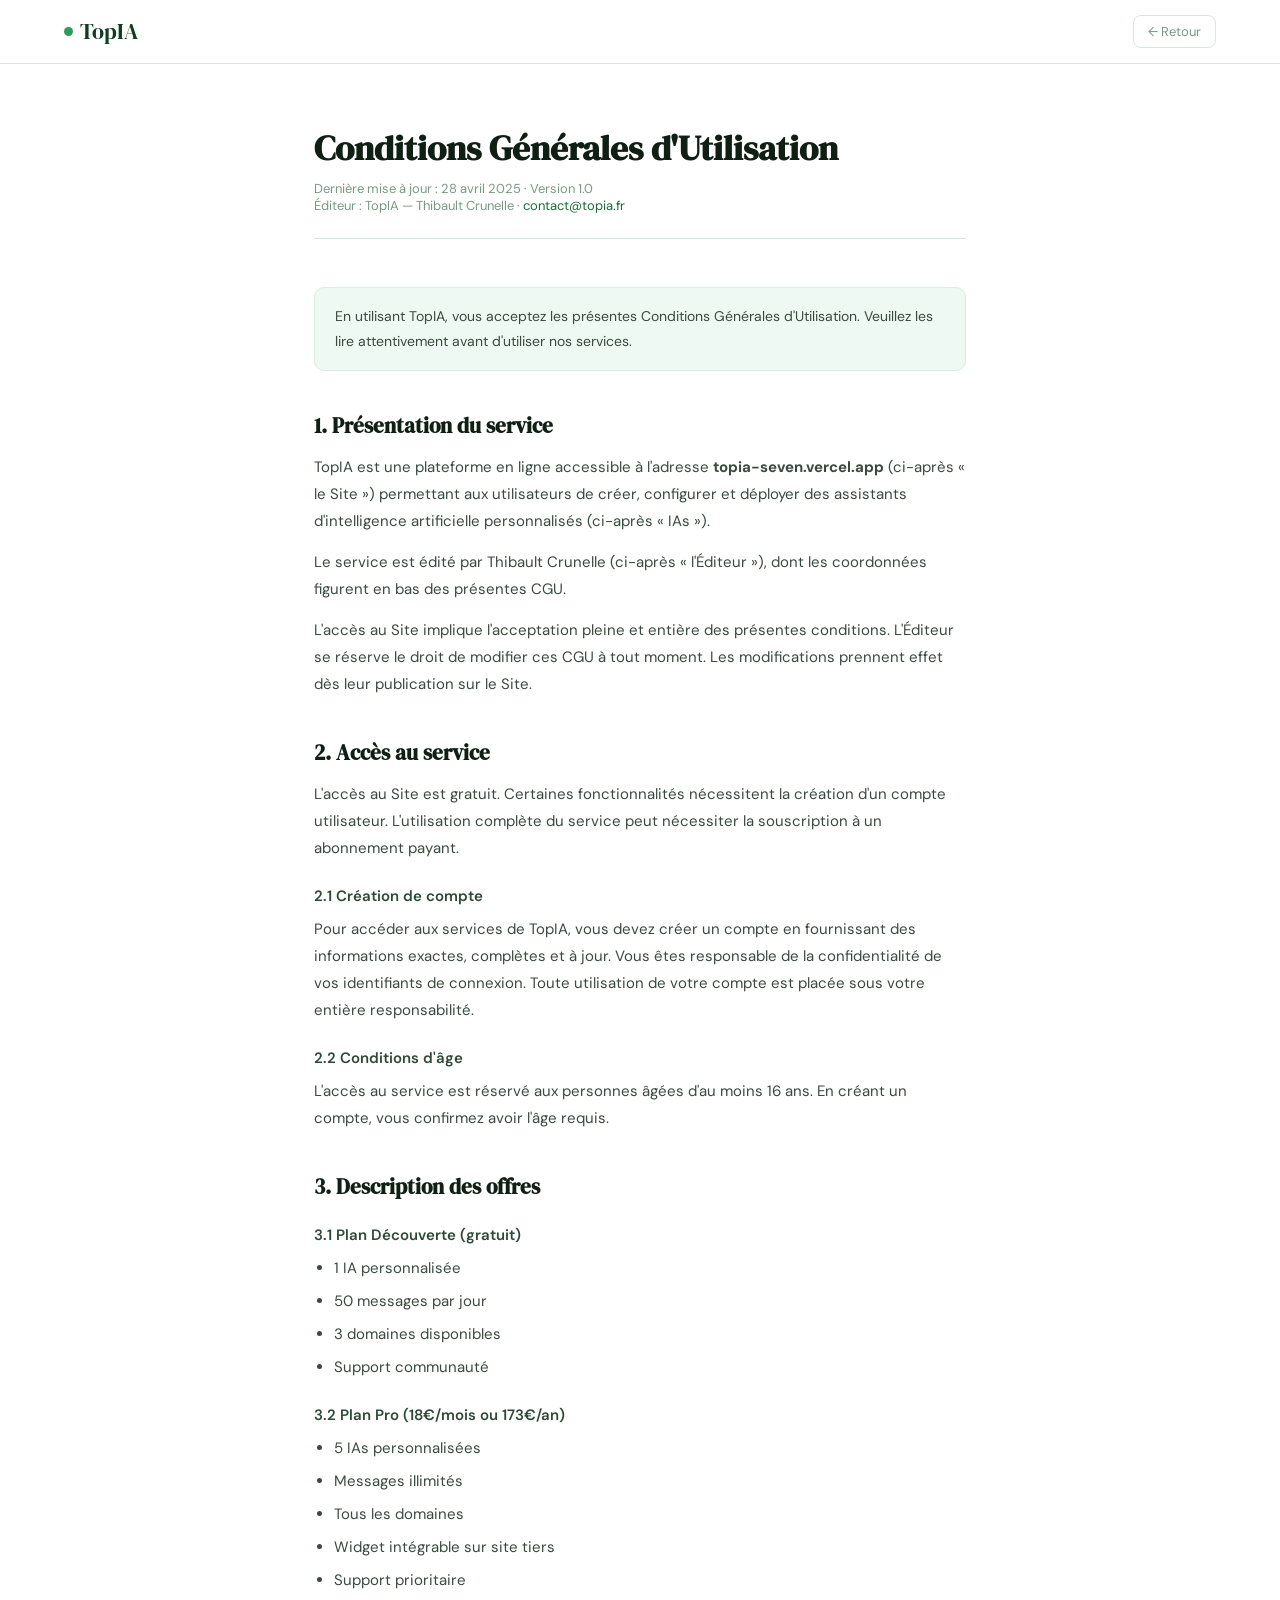
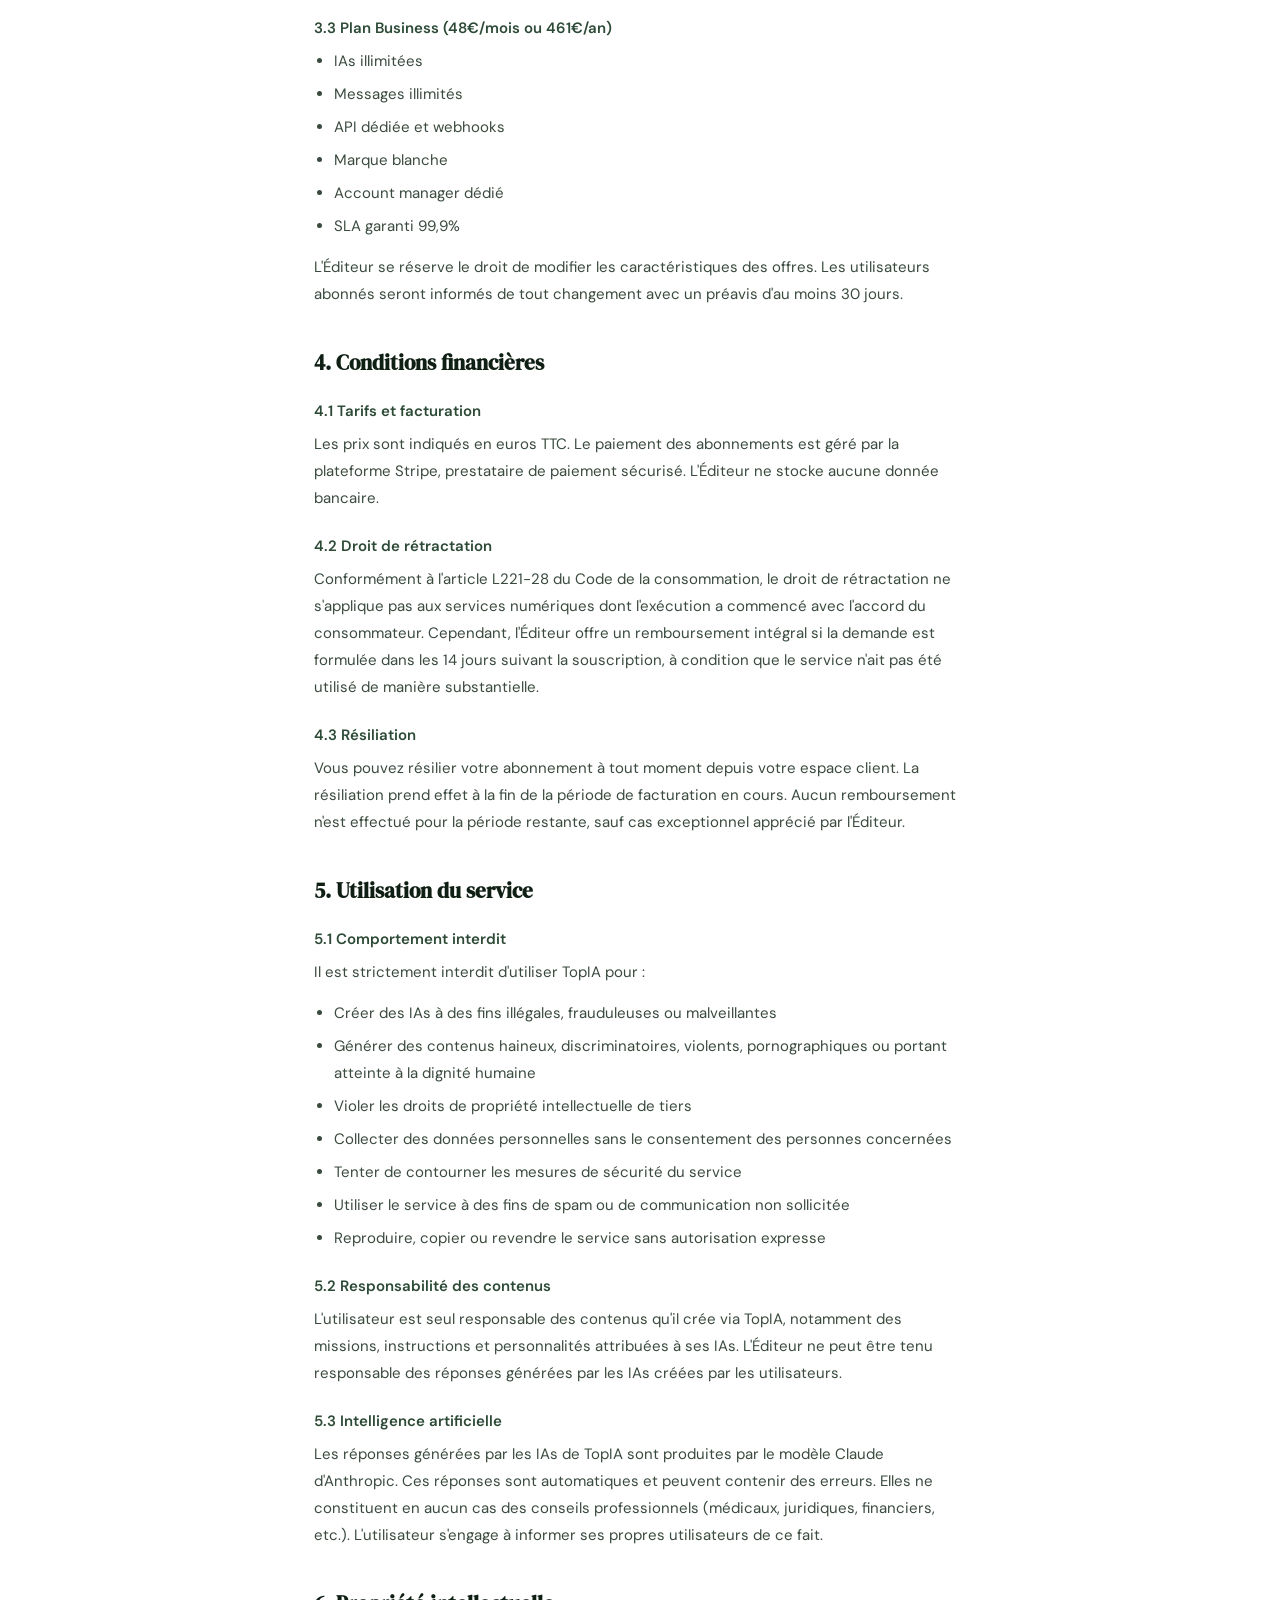
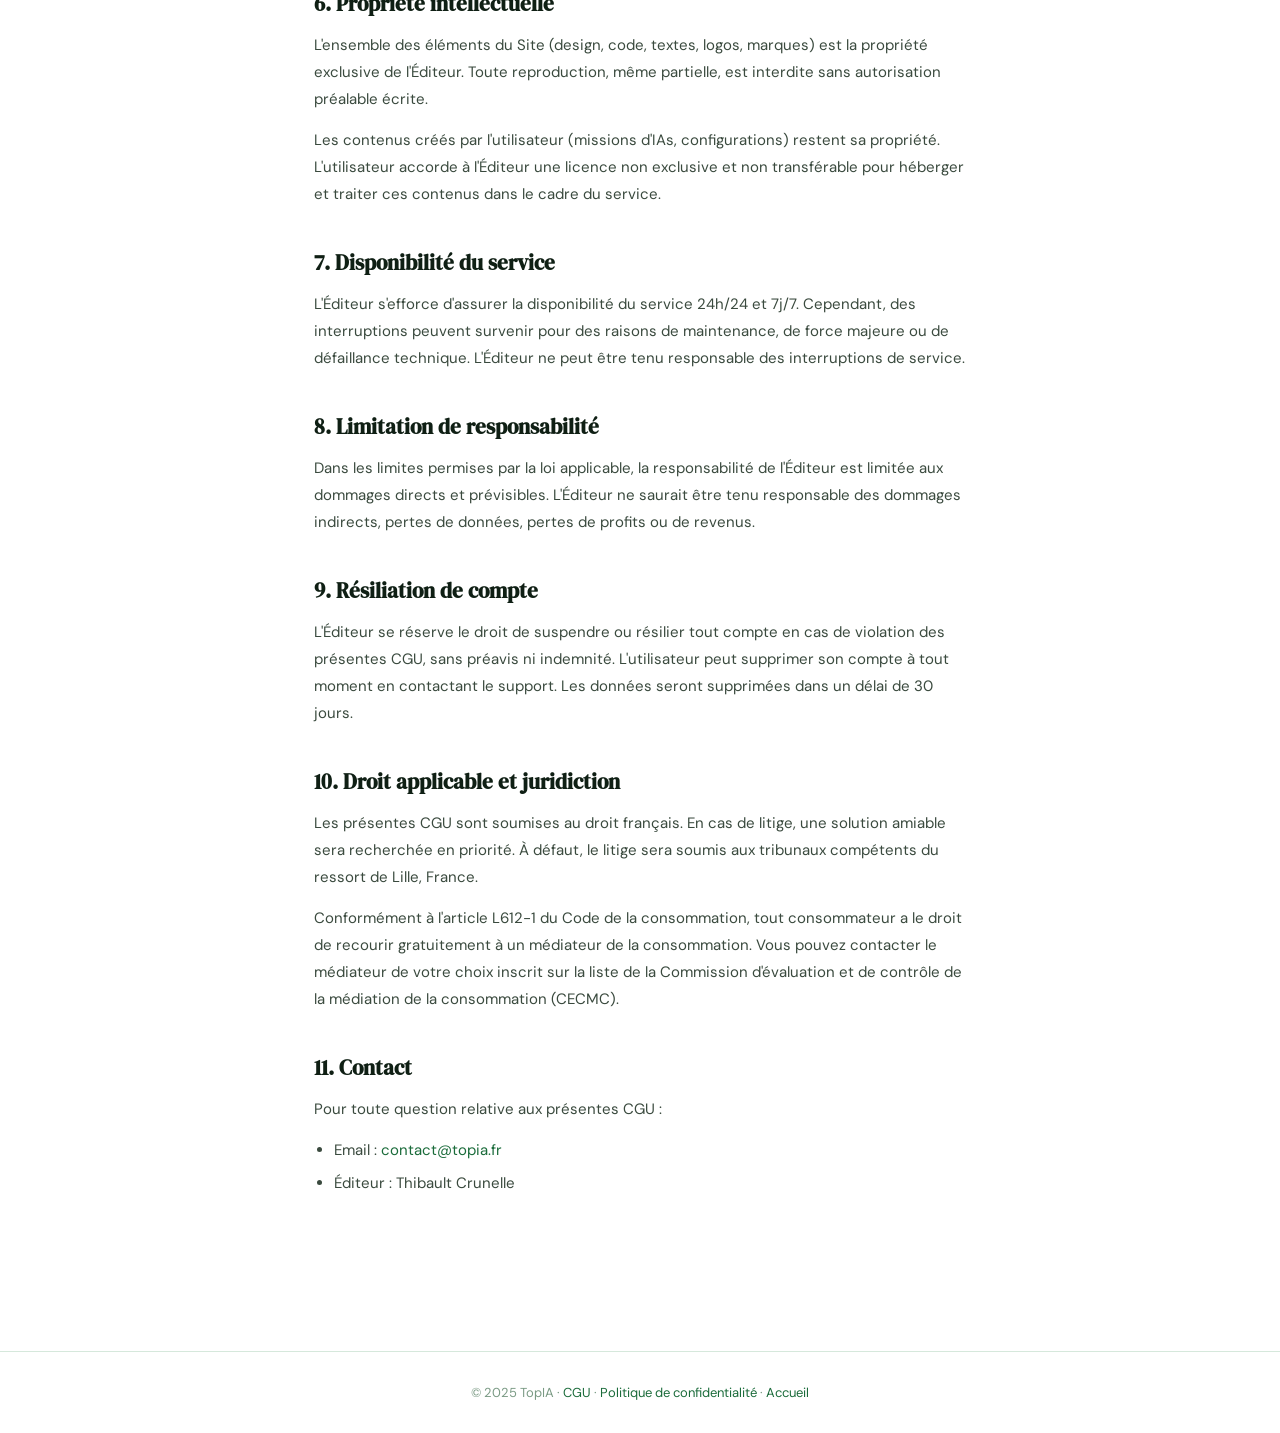
==== cgu.html @ 43f9bd0d "Add files via upload" ====
<!DOCTYPE html>
<html lang="fr">
<head>
<meta charset="UTF-8">
<meta name="viewport" content="width=device-width, initial-scale=1.0">
<title>Conditions Générales d'Utilisation — TopIA</title>
<link rel="preconnect" href="https://fonts.googleapis.com">
<link href="https://fonts.googleapis.com/css2?family=DM+Serif+Display:ital@0;1&family=DM+Sans:wght@300;400;500;600&display=swap" rel="stylesheet">
<style>
*,*::before,*::after{box-sizing:border-box;margin:0;padding:0}
:root{--g1:#0E3D1F;--g2:#1A6B3A;--g3:#2E9B5A;--g6:#D4F0E2;--g7:#EDF9F2;--g8:#F6FCF9;--ink:#0F1F14;--ink2:#2D4A36;--muted:#7A9A84;--line:#D6E8DC;--fd:'DM Serif Display',serif;--fb:'DM Sans',sans-serif}
body{font-family:var(--fb);background:#fff;color:var(--ink);-webkit-font-smoothing:antialiased}
nav{display:flex;align-items:center;justify-content:space-between;padding:0 5%;height:64px;border-bottom:1px solid var(--line);background:#fff;position:sticky;top:0;z-index:100}
.logo{font-family:var(--fd);font-size:1.4rem;color:var(--g1);display:flex;align-items:center;gap:7px;text-decoration:none}
.logo-dot{width:9px;height:9px;background:var(--g3);border-radius:50%}
.btn-back{font-family:var(--fb);font-size:13px;color:var(--muted);background:none;border:1px solid var(--line);padding:7px 14px;border-radius:8px;cursor:pointer;text-decoration:none;transition:all .2s}
.btn-back:hover{border-color:var(--g3);color:var(--g2)}
.container{max-width:780px;margin:60px auto;padding:0 5% 80px}
.page-title{font-family:var(--fd);font-size:2.2rem;color:var(--ink);margin-bottom:8px}
.page-meta{font-size:13px;color:var(--muted);margin-bottom:48px;padding-bottom:24px;border-bottom:1px solid var(--line)}
h2{font-family:var(--fd);font-size:1.3rem;color:var(--ink);margin:40px 0 14px}
h3{font-size:15px;font-weight:600;color:var(--ink2);margin:24px 0 10px}
p{font-size:15px;color:#3A4A3E;line-height:1.8;margin-bottom:14px}
ul{margin:10px 0 14px 20px}
ul li{font-size:15px;color:#3A4A3E;line-height:1.8;margin-bottom:6px}
.highlight{background:var(--g7);border:1px solid var(--g6);border-radius:10px;padding:16px 20px;margin:20px 0}
.highlight p{margin-bottom:0;font-size:14px}
a{color:var(--g2);text-decoration:none}
a:hover{text-decoration:underline}
footer{text-align:center;padding:32px;border-top:1px solid var(--line);font-size:13px;color:var(--muted)}
footer a{color:var(--g2)}
</style>
</head>
<body>
<nav>
  <a href="index.html" class="logo"><span class="logo-dot"></span>TopIA</a>
  <a href="javascript:history.back()" class="btn-back">← Retour</a>
</nav>

<div class="container">
  <h1 class="page-title">Conditions Générales d'Utilisation</h1>
  <div class="page-meta">
    Dernière mise à jour : 28 avril 2025 · Version 1.0<br>
    Éditeur : TopIA — Thibault Crunelle · <a href="mailto:contact@topia.fr">contact@topia.fr</a>
  </div>

  <div class="highlight">
    <p>En utilisant TopIA, vous acceptez les présentes Conditions Générales d'Utilisation. Veuillez les lire attentivement avant d'utiliser nos services.</p>
  </div>

  <h2>1. Présentation du service</h2>
  <p>TopIA est une plateforme en ligne accessible à l'adresse <strong>topia-seven.vercel.app</strong> (ci-après « le Site ») permettant aux utilisateurs de créer, configurer et déployer des assistants d'intelligence artificielle personnalisés (ci-après « IAs »).</p>
  <p>Le service est édité par Thibault Crunelle (ci-après « l'Éditeur »), dont les coordonnées figurent en bas des présentes CGU.</p>
  <p>L'accès au Site implique l'acceptation pleine et entière des présentes conditions. L'Éditeur se réserve le droit de modifier ces CGU à tout moment. Les modifications prennent effet dès leur publication sur le Site.</p>

  <h2>2. Accès au service</h2>
  <p>L'accès au Site est gratuit. Certaines fonctionnalités nécessitent la création d'un compte utilisateur. L'utilisation complète du service peut nécessiter la souscription à un abonnement payant.</p>

  <h3>2.1 Création de compte</h3>
  <p>Pour accéder aux services de TopIA, vous devez créer un compte en fournissant des informations exactes, complètes et à jour. Vous êtes responsable de la confidentialité de vos identifiants de connexion. Toute utilisation de votre compte est placée sous votre entière responsabilité.</p>

  <h3>2.2 Conditions d'âge</h3>
  <p>L'accès au service est réservé aux personnes âgées d'au moins 16 ans. En créant un compte, vous confirmez avoir l'âge requis.</p>

  <h2>3. Description des offres</h2>

  <h3>3.1 Plan Découverte (gratuit)</h3>
  <ul>
    <li>1 IA personnalisée</li>
    <li>50 messages par jour</li>
    <li>3 domaines disponibles</li>
    <li>Support communauté</li>
  </ul>

  <h3>3.2 Plan Pro (18€/mois ou 173€/an)</h3>
  <ul>
    <li>5 IAs personnalisées</li>
    <li>Messages illimités</li>
    <li>Tous les domaines</li>
    <li>Widget intégrable sur site tiers</li>
    <li>Support prioritaire</li>
  </ul>

  <h3>3.3 Plan Business (48€/mois ou 461€/an)</h3>
  <ul>
    <li>IAs illimitées</li>
    <li>Messages illimités</li>
    <li>API dédiée et webhooks</li>
    <li>Marque blanche</li>
    <li>Account manager dédié</li>
    <li>SLA garanti 99,9%</li>
  </ul>

  <p>L'Éditeur se réserve le droit de modifier les caractéristiques des offres. Les utilisateurs abonnés seront informés de tout changement avec un préavis d'au moins 30 jours.</p>

  <h2>4. Conditions financières</h2>

  <h3>4.1 Tarifs et facturation</h3>
  <p>Les prix sont indiqués en euros TTC. Le paiement des abonnements est géré par la plateforme Stripe, prestataire de paiement sécurisé. L'Éditeur ne stocke aucune donnée bancaire.</p>

  <h3>4.2 Droit de rétractation</h3>
  <p>Conformément à l'article L221-28 du Code de la consommation, le droit de rétractation ne s'applique pas aux services numériques dont l'exécution a commencé avec l'accord du consommateur. Cependant, l'Éditeur offre un remboursement intégral si la demande est formulée dans les 14 jours suivant la souscription, à condition que le service n'ait pas été utilisé de manière substantielle.</p>

  <h3>4.3 Résiliation</h3>
  <p>Vous pouvez résilier votre abonnement à tout moment depuis votre espace client. La résiliation prend effet à la fin de la période de facturation en cours. Aucun remboursement n'est effectué pour la période restante, sauf cas exceptionnel apprécié par l'Éditeur.</p>

  <h2>5. Utilisation du service</h2>

  <h3>5.1 Comportement interdit</h3>
  <p>Il est strictement interdit d'utiliser TopIA pour :</p>
  <ul>
    <li>Créer des IAs à des fins illégales, frauduleuses ou malveillantes</li>
    <li>Générer des contenus haineux, discriminatoires, violents, pornographiques ou portant atteinte à la dignité humaine</li>
    <li>Violer les droits de propriété intellectuelle de tiers</li>
    <li>Collecter des données personnelles sans le consentement des personnes concernées</li>
    <li>Tenter de contourner les mesures de sécurité du service</li>
    <li>Utiliser le service à des fins de spam ou de communication non sollicitée</li>
    <li>Reproduire, copier ou revendre le service sans autorisation expresse</li>
  </ul>

  <h3>5.2 Responsabilité des contenus</h3>
  <p>L'utilisateur est seul responsable des contenus qu'il crée via TopIA, notamment des missions, instructions et personnalités attribuées à ses IAs. L'Éditeur ne peut être tenu responsable des réponses générées par les IAs créées par les utilisateurs.</p>

  <h3>5.3 Intelligence artificielle</h3>
  <p>Les réponses générées par les IAs de TopIA sont produites par le modèle Claude d'Anthropic. Ces réponses sont automatiques et peuvent contenir des erreurs. Elles ne constituent en aucun cas des conseils professionnels (médicaux, juridiques, financiers, etc.). L'utilisateur s'engage à informer ses propres utilisateurs de ce fait.</p>

  <h2>6. Propriété intellectuelle</h2>
  <p>L'ensemble des éléments du Site (design, code, textes, logos, marques) est la propriété exclusive de l'Éditeur. Toute reproduction, même partielle, est interdite sans autorisation préalable écrite.</p>
  <p>Les contenus créés par l'utilisateur (missions d'IAs, configurations) restent sa propriété. L'utilisateur accorde à l'Éditeur une licence non exclusive et non transférable pour héberger et traiter ces contenus dans le cadre du service.</p>

  <h2>7. Disponibilité du service</h2>
  <p>L'Éditeur s'efforce d'assurer la disponibilité du service 24h/24 et 7j/7. Cependant, des interruptions peuvent survenir pour des raisons de maintenance, de force majeure ou de défaillance technique. L'Éditeur ne peut être tenu responsable des interruptions de service.</p>

  <h2>8. Limitation de responsabilité</h2>
  <p>Dans les limites permises par la loi applicable, la responsabilité de l'Éditeur est limitée aux dommages directs et prévisibles. L'Éditeur ne saurait être tenu responsable des dommages indirects, pertes de données, pertes de profits ou de revenus.</p>

  <h2>9. Résiliation de compte</h2>
  <p>L'Éditeur se réserve le droit de suspendre ou résilier tout compte en cas de violation des présentes CGU, sans préavis ni indemnité. L'utilisateur peut supprimer son compte à tout moment en contactant le support. Les données seront supprimées dans un délai de 30 jours.</p>

  <h2>10. Droit applicable et juridiction</h2>
  <p>Les présentes CGU sont soumises au droit français. En cas de litige, une solution amiable sera recherchée en priorité. À défaut, le litige sera soumis aux tribunaux compétents du ressort de Lille, France.</p>
  <p>Conformément à l'article L612-1 du Code de la consommation, tout consommateur a le droit de recourir gratuitement à un médiateur de la consommation. Vous pouvez contacter le médiateur de votre choix inscrit sur la liste de la Commission d'évaluation et de contrôle de la médiation de la consommation (CECMC).</p>

  <h2>11. Contact</h2>
  <p>Pour toute question relative aux présentes CGU :</p>
  <ul>
    <li>Email : <a href="mailto:contact@topia.fr">contact@topia.fr</a></li>
    <li>Éditeur : Thibault Crunelle</li>
  </ul>
</div>

<footer>
  © 2025 TopIA · 
  <a href="cgu.html">CGU</a> · 
  <a href="confidentialite.html">Politique de confidentialité</a> · 
  <a href="index.html">Accueil</a>
</footer>
</body>
</html>
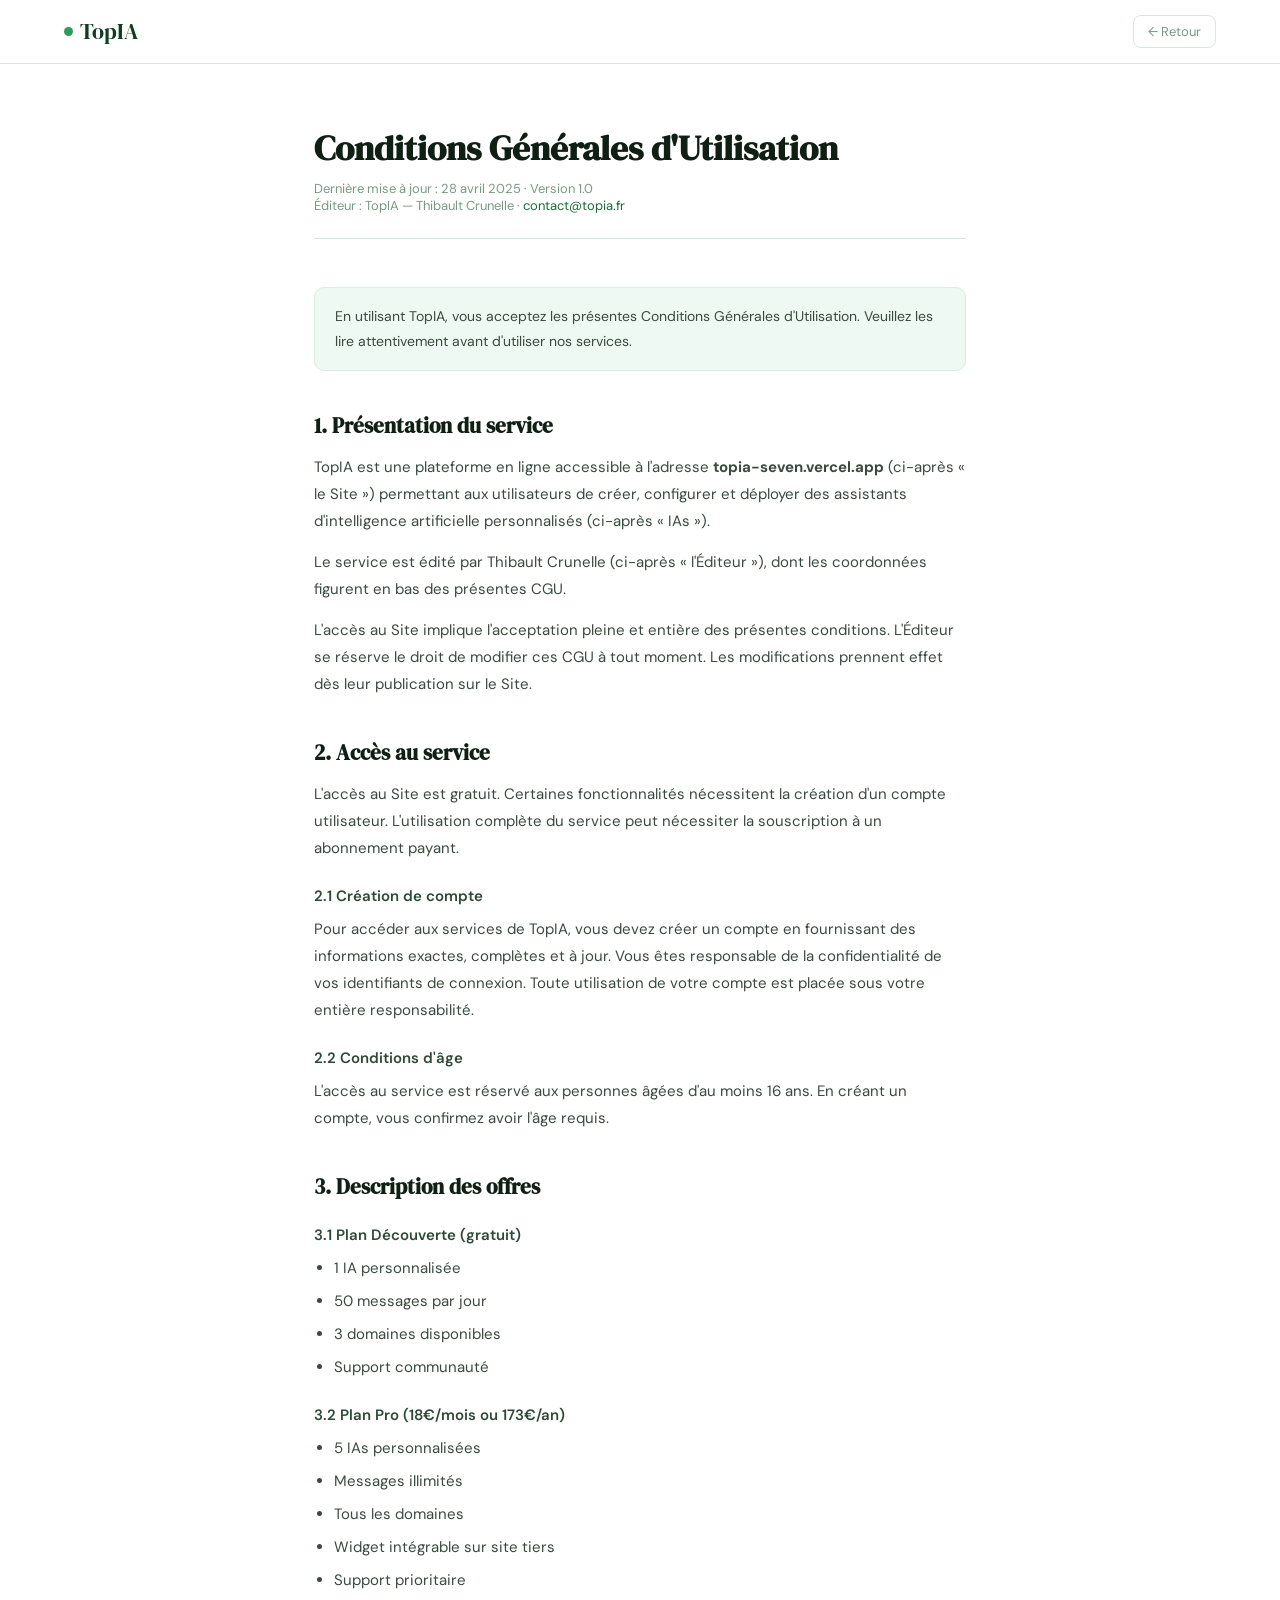
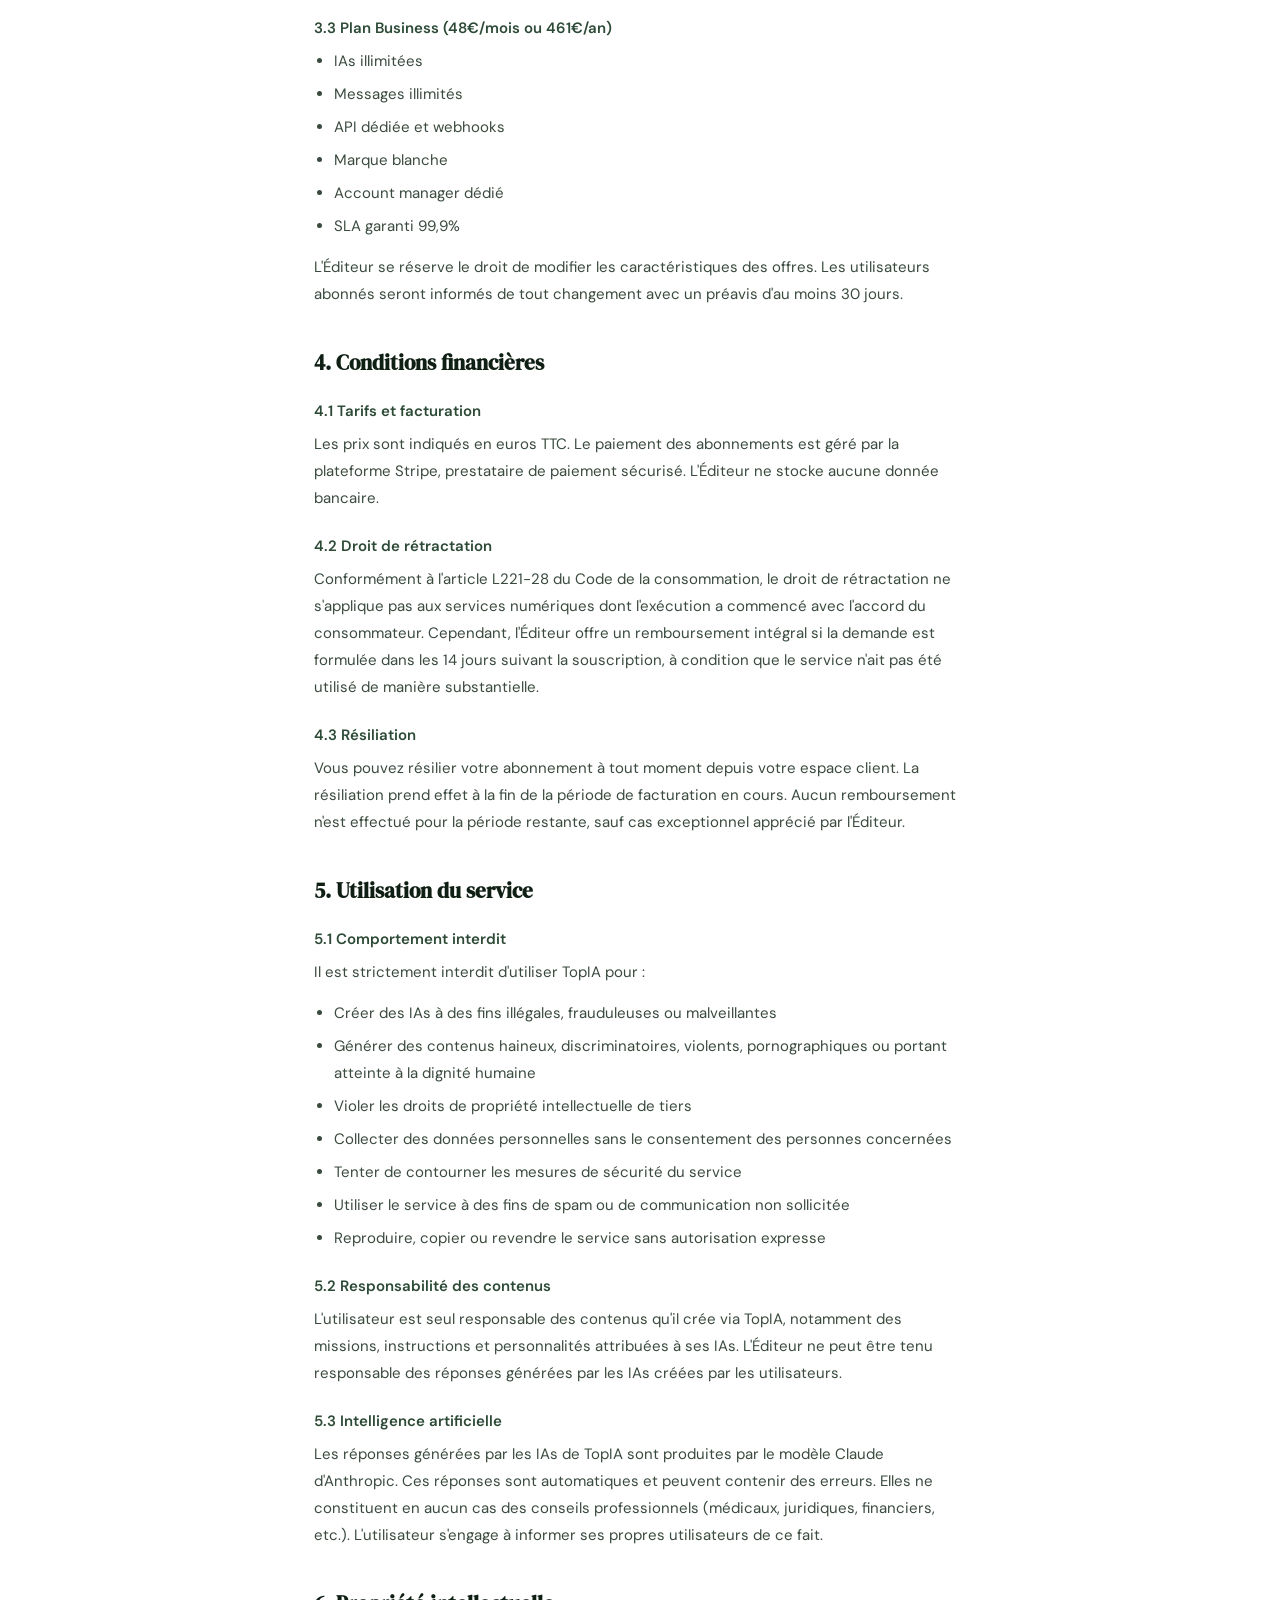
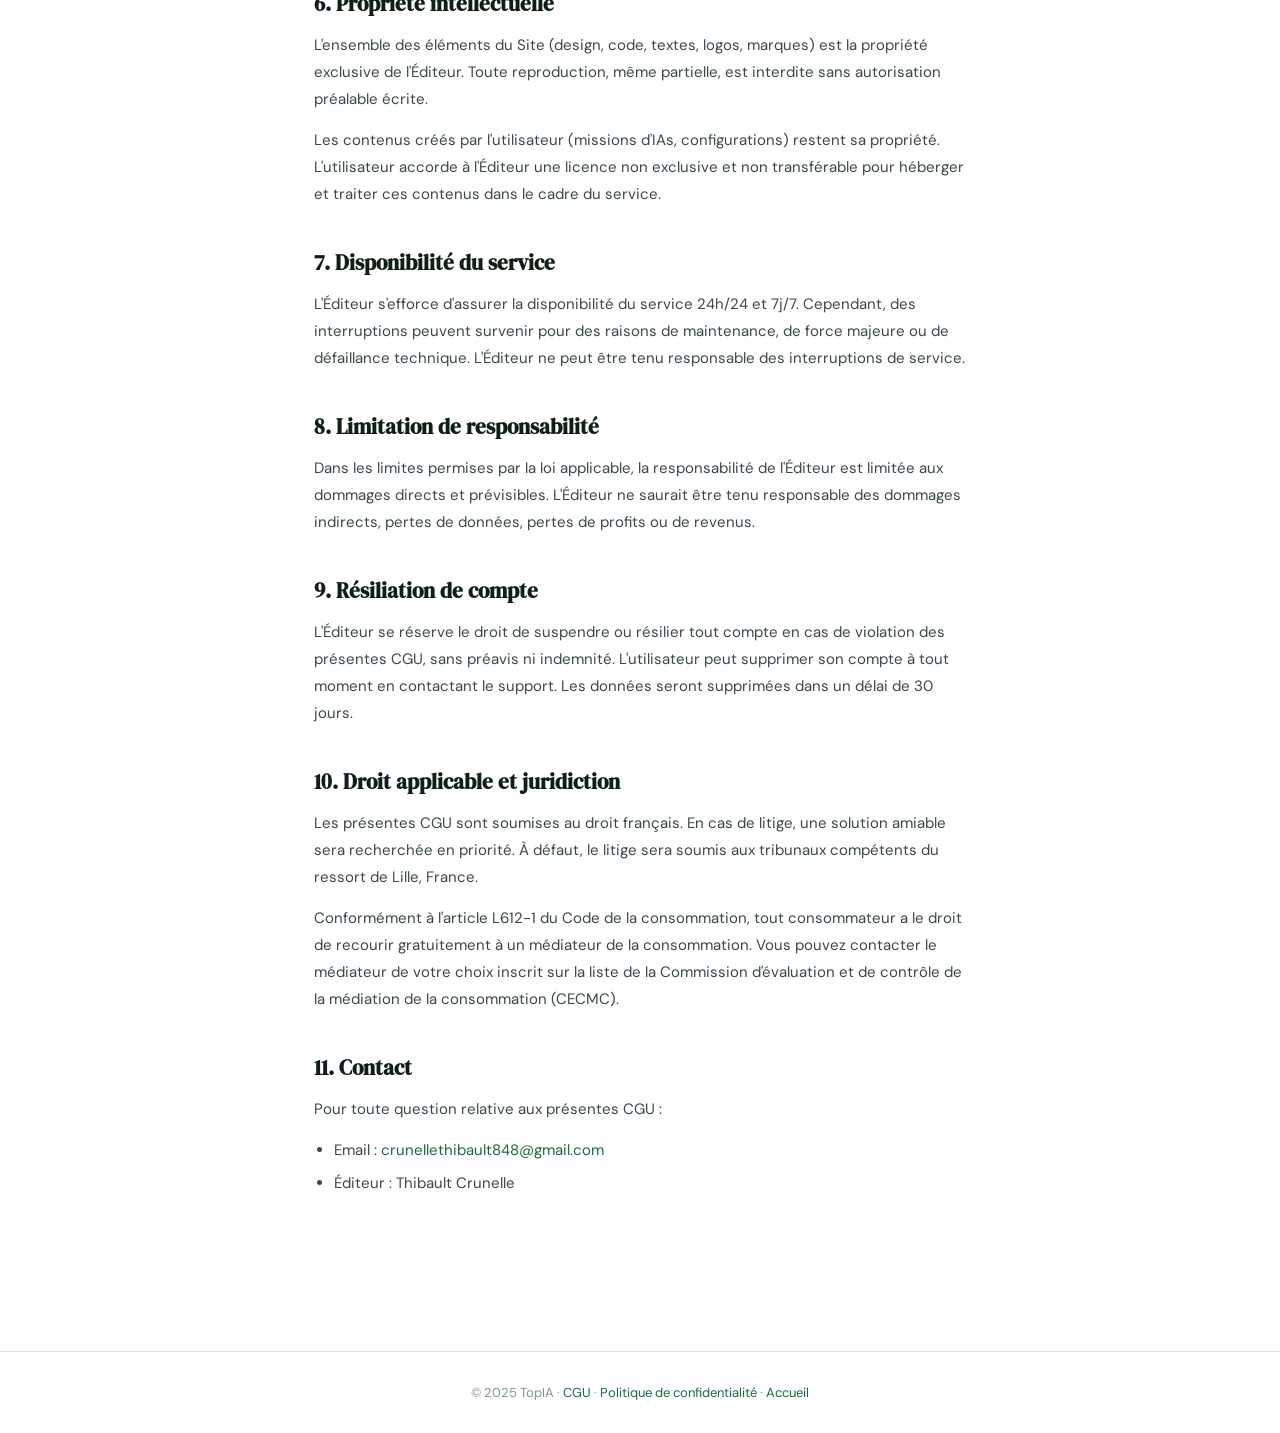
==== commit 1ddac321: "Update cgu.html" ====
--- a/cgu.html
+++ b/cgu.html
@@ -144,7 +144,7 @@
   <h2>11. Contact</h2>
   <p>Pour toute question relative aux présentes CGU :</p>
   <ul>
-    <li>Email : <a href="mailto:contact@topia.fr">contact@topia.fr</a></li>
+    <li>Email : <a href="mailto:contact@topia.fr">crunellethibault848@gmail.com</a></li>
     <li>Éditeur : Thibault Crunelle</li>
   </ul>
 </div>
